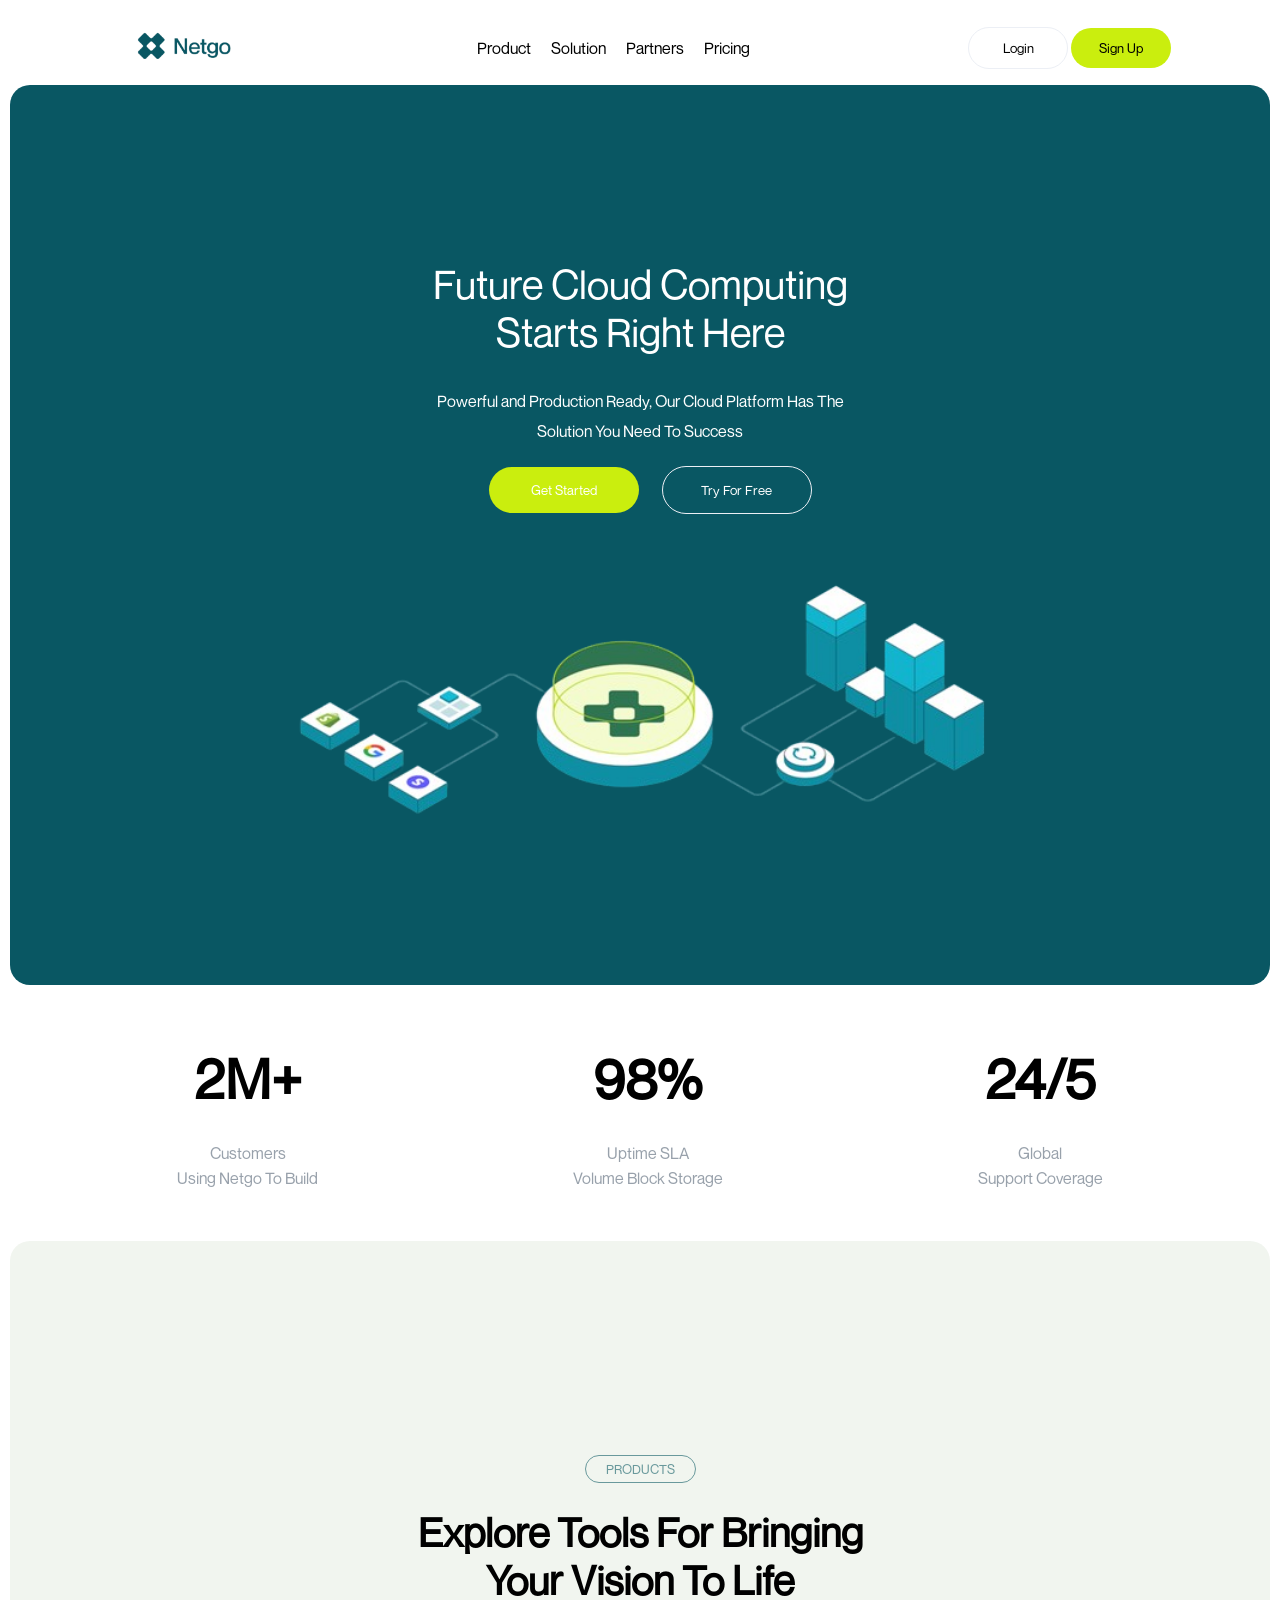
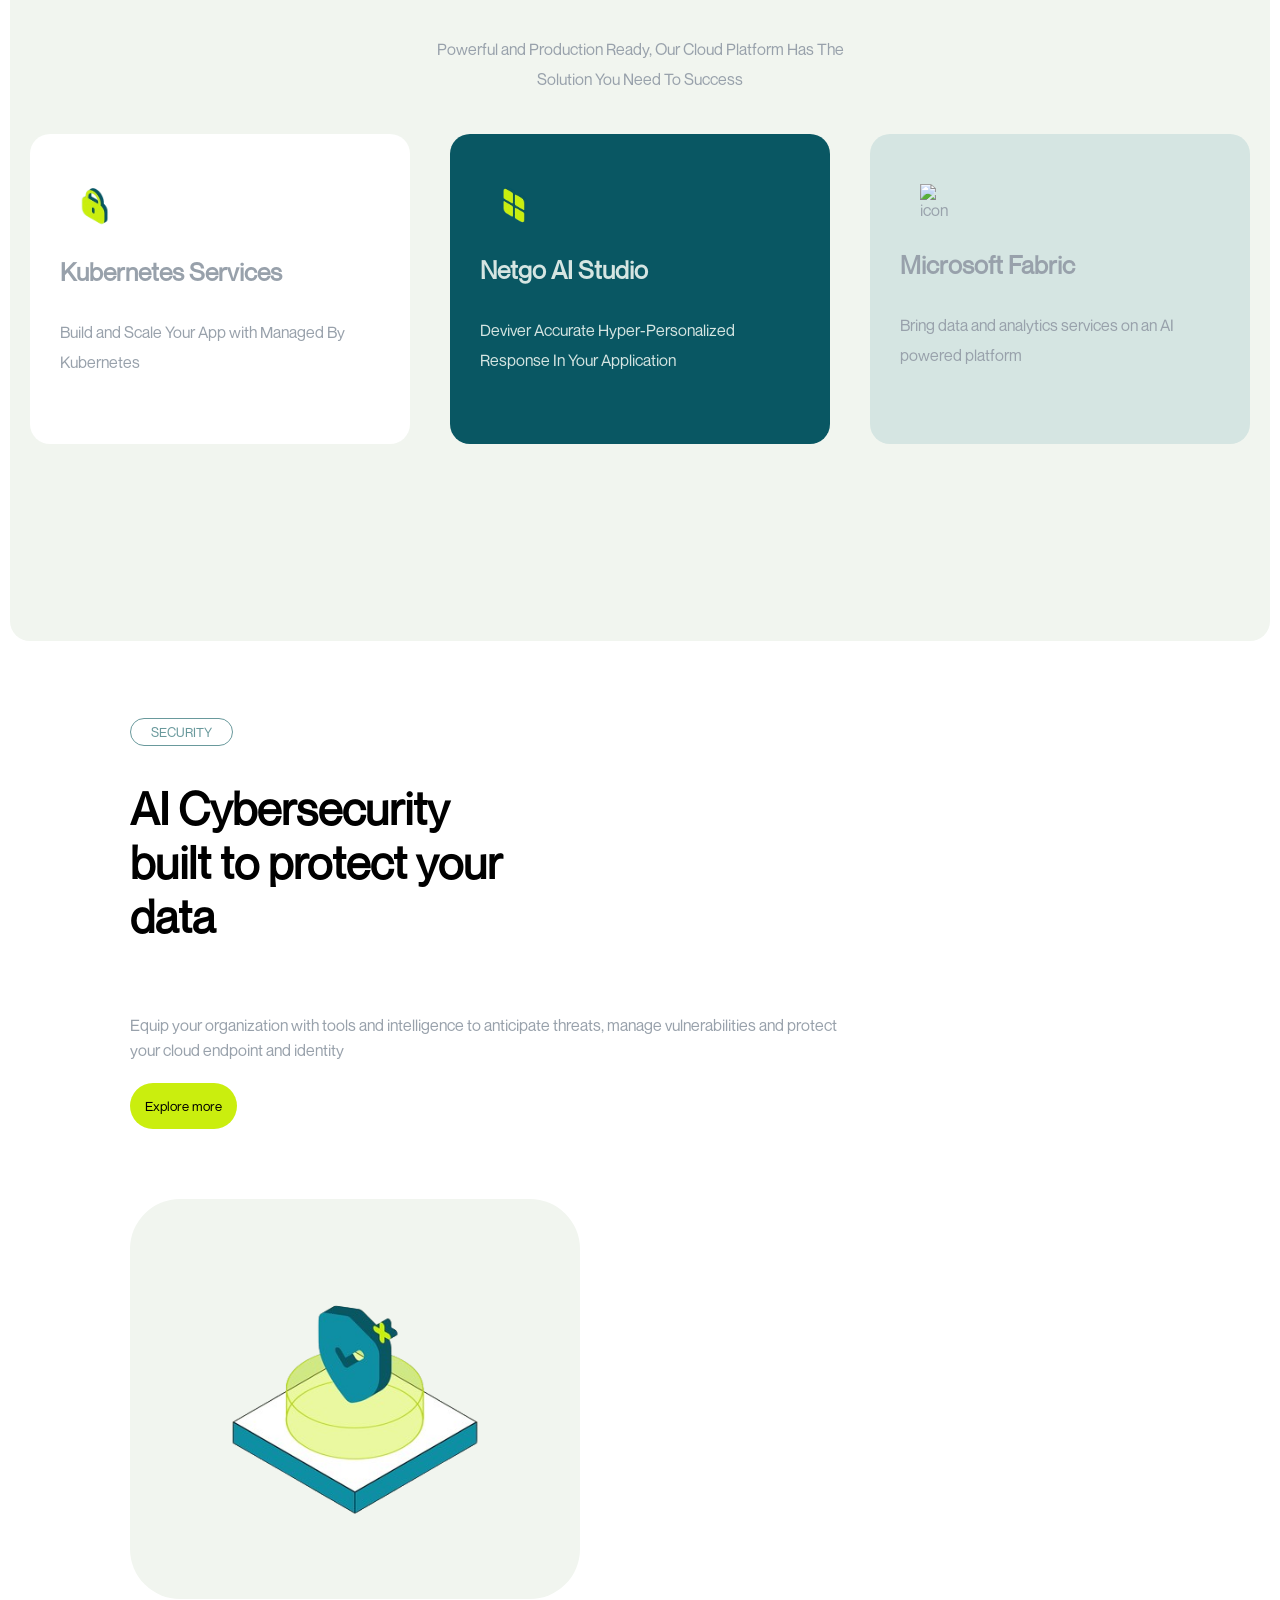
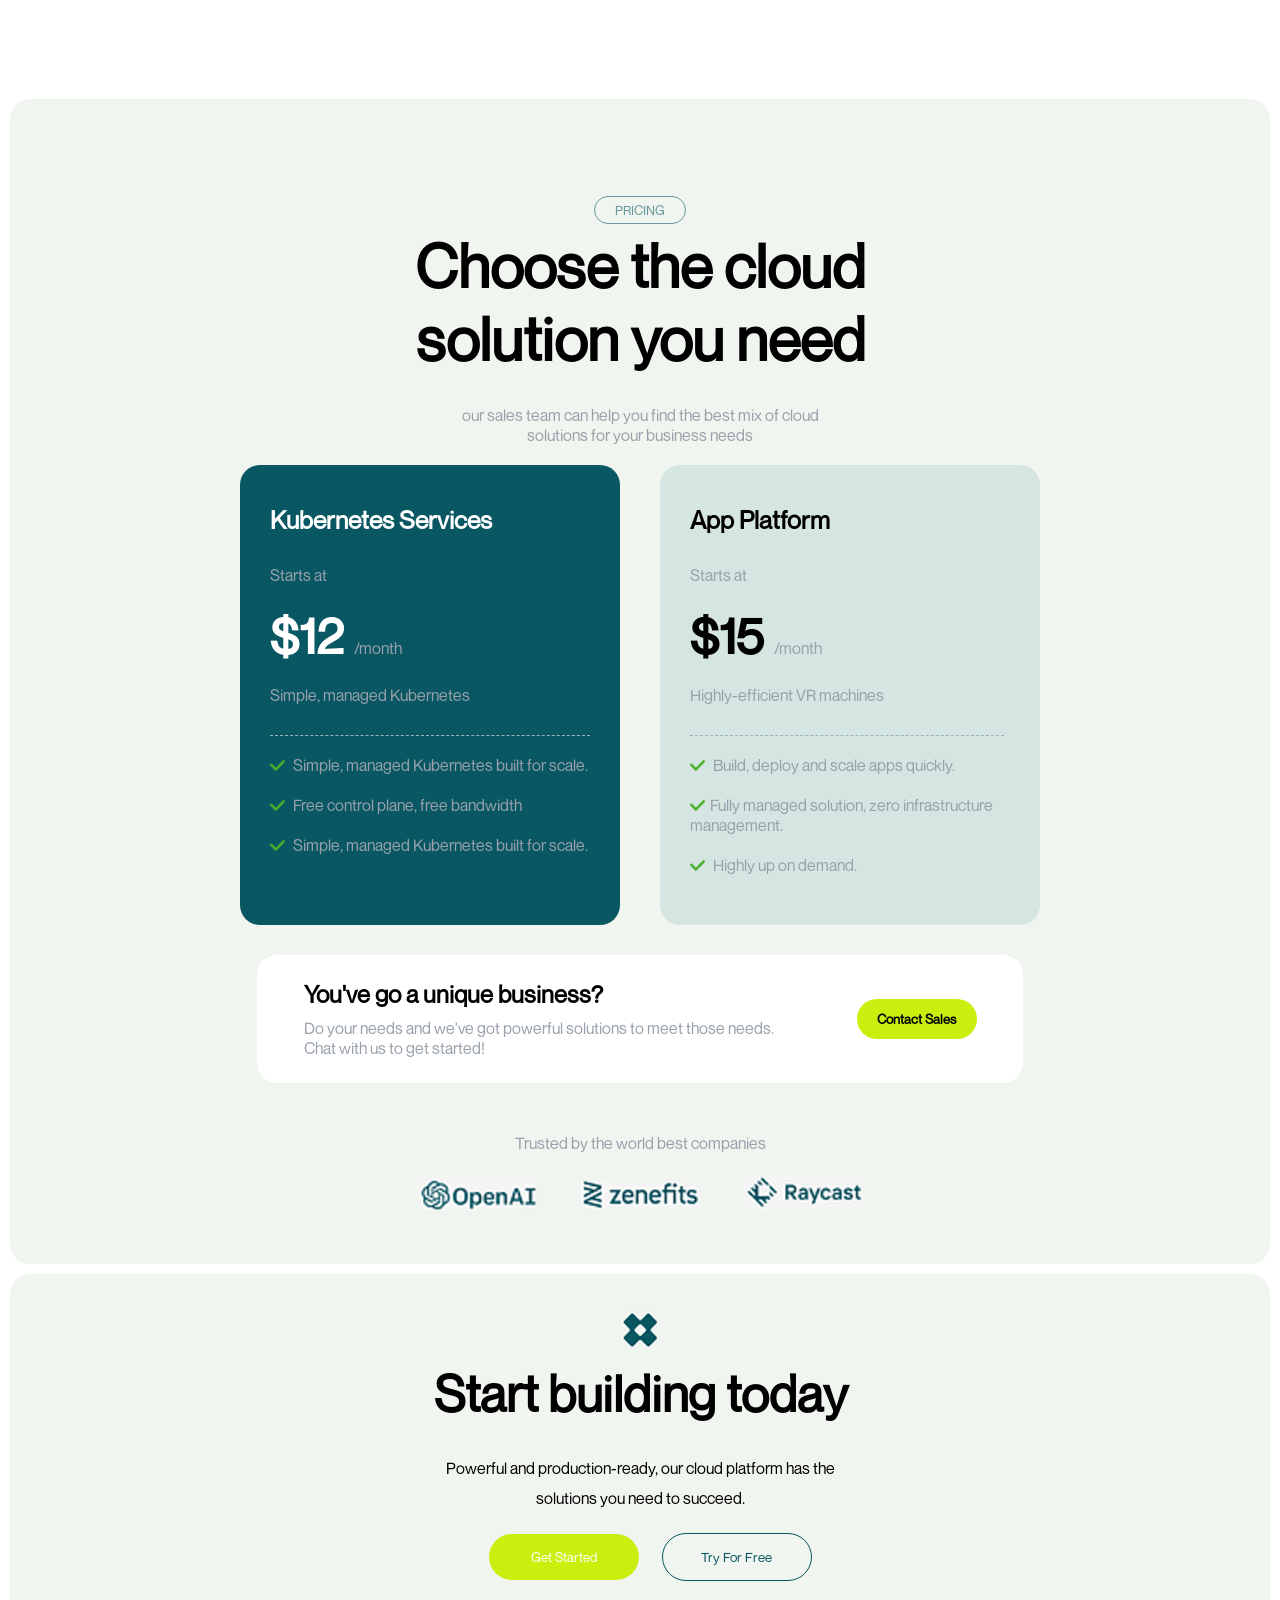
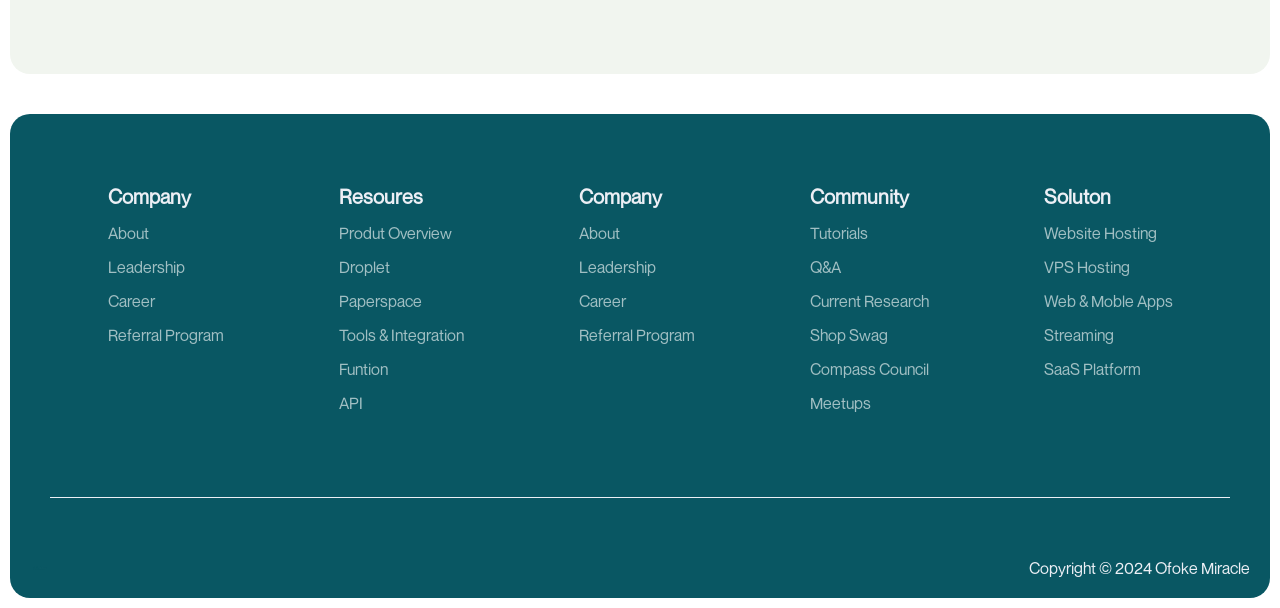
==== index.html @ d79eaabc "responsive" ====
<!DOCTYPE html>
<html lang="en">
<head>
    <meta charset="UTF-8">
    <meta name="viewport" content="width=device-width, initial-scale=1.0">
    <link rel="stylesheet" href="style.css">
    <title>Netgo responsive</title>
</head>
<body>
    <div class="navbar">
        <div class="logo">
            <img src="./imges/Screenshot_2024-08-07_143549-removebg-preview - Copy.png" alt="">
        </div>
        <div class="links">
            <ul>
                <li>Product</li>
                <li>Solution</li>
                <li>Partners</li>
                <li>Pricing</li>
            </ul>
        </div>
        <div class="btn-links">
            <button class="btn">Login</button>
            <button id="green-btn" class="btn">Sign Up</button>
        </div>
    </div>
    <div class="intro">
        
        <div class="content">


           
            <h1>Future Cloud Computing<br> Starts Right Here</h1>

            <h2>Powerful and Production Ready, Our Cloud Platform Has The<br> Solution You Need To Success</h2>
            <button class="btn" id="green-btn">Get Started</button>
            <button class="btn">Try For Free</button>
            <br>
            <img src="./imges/Screenshot_2024-08-07_133407-removebg-preview 2 - Copy.png" alt="">
        </div>
    </div>

    <div class="testimonial">
        <div class="box">
            <h1>2M+</h1>
            <h2>Customers <br>Using Netgo To Build</h2>
        </div>

        <div class="box">
            <h1>98%</h1>
            <h2>Uptime SLA <br>Volume Block Storage</h2>
        </div>

        <div class="box">
            <h1>24/5</h1>
            <h2>Global<br> Support Coverage</h2>
        </div>
    </div>
    <div class="intro" id="mid">
        
        <br><br>
        <div class="content">
            
           <span class="blue">PRODUCTS</span>
           <br><br>
            <h1 class="black">Explore Tools For Bringing <br>Your Vision To Life</h1>

            <h2 class="color">Powerful and Production Ready, Our Cloud Platform Has The<br> Solution You Need To Success</h2>

            <div class="icons" >
                <div class="icon icon1" id="icon"> 
                    <img src="./imges/icon.png" alt="icon">
                    <h1>Kubernetes Services</h1>
                    <h2>Build and Scale Your App with Managed By Kubernetes</h2>
                
                </div>
                <div class="icon icon2" id="icon"> 
                    <img src="./imges/icon3.png" alt="icon">
                    <h1>Netgo AI Studio</h1>
                    <h2>Deviver Accurate Hyper-Personalized Response In Your Application</h2>
                    

                </div>
                <div class="icon icon3" id="icon"> 
                    <img src="./imges/icon2.png" alt="icon">
                    <h1>Microsoft Fabric</h1>
                    <h2>Bring data and analytics services on an AI powered platform</h2>
                    

                </div>
            </div>
        </div>
    </div>
    <div class="big"> 
       <div class="left">
        <span class="blue">SECURITY</span>
        <br><br><br>
        <h1>
            AI Cybersecurity <br> built to protect your <br> data
        </h1>
        <h2>
            Equip your organization with tools and intelligence to anticipate threats, manage vulnerabilities and protect your cloud endpoint and identity
        </h2>
        <button class="button" id="green-btn">
            Explore more
        </button>
       </div>
       <div class="right"><img src="./imges/big.png"></div>
    </div>
    <div class="price">
        <br>
        <span class="blue">PRICING</span>
        <h1>
            Choose the cloud <br> solution you need
        </h1>
        <span class="description">
            our sales team can help you find the best mix of cloud <br>solutions for your business needs 
        </span>
        <div class="money">
        <div class="cash">
            <h1>
                            Kubernetes Services
                        </h1>
                        <span class="description">
                            Starts at
                        </span>
                        <br><br>
                        <h1 class="text">
                            $12 
                        </h1><span class="description">/month</span><br><br>
                        <span class="description bb">
                            Simple, managed Kubernetes
                        </span>
                        <br>
                        <div class="check">
                        <span class="description">
                           <img src="./imges/check.png" alt=""> Simple, managed Kubernetes built for scale.
                        </span>
                        <br><br>
                        <span class="description">
                           <img src="./imges/check.png" alt=""> Free control plane, free bandwidth
                        <br><br>
                        </span>
                        <span class="description">
                           <img src="./imges/check.png" alt=""> Simple, managed Kubernetes built for scale.
                        <br><br>
                        </span>
                        </div>
        </div>
        <div class="grey cash">
           
             <h1>
                            App Platform
                        </h1>
                        <span class="description">
                            Starts at
                        </span>
                        <br><br>
                        <h1 class="text">
                            $15 
                        </h1><span class="description">/month</span><br><br>
                        <span class="description bb">
                            Highly-efficient VR machines 
                        </span>
                        <br>
                        <div class="check">
                        <span class="description">
                           <img src="./imges/check.png" alt=""> Build, deploy and scale apps quickly.
                        </span> 
                        <br><br>
                        <span class="description">
                           <img src="./imges/check.png" alt="">Fully managed solution, zero infrastructure management.
                        <br><br>
                        </span>
                        <span class="description">
                           <img src="./imges/check.png" alt=""> Highly up on demand.
                        <br><br>
                        </span>
                        </div>
            

        </div>
    </div>
    <div class="white">
        <div class="l">
            <h2>
                You've go a unique business?
            </h2>
            <span class="description">

        Do your needs and we've got powerful solutions to meet those needs. <br> Chat with us to get started!
            </span>
        </div>
        <div class="r">
            <button class="btn" id="green-btn">Contact Sales</button>
        </div>
    </div>
    
    <div class="trust">
        <span class="description">
            Trusted by the world best companies
        </span>

        <div class="img">
            <img src="./imges/openai.png" alt="">
            <img src="./imges/zenefits.png" alt="">
            <img src="./imges/raycast.png" alt="">
        </div>
    </div>

</div>

<div class="gt">
    <div class="intro " id="gt">
    <div class="content">

        <img src="./imges/netgo.png" alt="">
           
        <h1>Start building today</h1>

        <h2>Powerful and production-ready, our cloud platform has the <br> solutions you need to succeed.</h2>
        <button class="btn" id="green-btn">Get Started</button>
        <button class="btn" id="grey-btn">Try For Free</button>
        <br>
        
</div>
</div></div>
<div class="footer">
<div class="footer-content">
    <ul>
        
        <li><h2>Company</h2></li>
        <li>About</li>
        <li>Leadership</li>
        <li>Career</li>
        <li>Referral Program</li>
    </ul>

    <ul>
        
        <li><h2>Resoures</h2></li>
        <li>Produt Overview</li>
        <li>Droplet</li>
        <li>Paperspace</li>
        <li>Tools & Integration </li>
        <li>Funtion</li>
        <li>API</li>
    </ul>


    <ul>
        
        <li><h2>Company</h2></li>
        <li>About</li>
        <li>Leadership</li>
        <li>Career</li>
        <li>Referral Program</li>
    </ul>

 
    <ul>
        
        <li><h2>Community</h2></li>
        <li>Tutorials</li>
        <li>Q&A</li>
        <li>Current Research</li>
        <li>Shop Swag</li>
        <li>Compass Council</li>
        <li>Meetups</li>
    </ul>

    <ul>
        
        <li><h2>Soluton</h2></li>
        <li>Website Hosting</li>
        <li>VPS Hosting</li>
        <li>Web & Moble Apps</li>
        <li>Streaming </li>
        <li>SaaS Platform</li>
    </ul>

</div>
    <div class="end">
        <img src="./imges/Screenshot_2024-08-07_143549-removebg-preview - Copy.png" alt="" >

        <p>Copyright © 2024 Ofoke Miracle</p>


    </div>
    
</div>

</body>
</html>
---- style.css ----
@font-face {
    font-family: "netgo-font";
    src: url(./fonts/NeueMontreal-Regular.otf);
}

@font-face {
    font-family: "netgo-font-B";
    src: url(./fonts/NeueMontreal-Regular.otf);
}
*{
    font-family: netgo-font;
    margin: 0;
    padding: 0;
    flex-wrap: wrap;
}

.navbar{
    display: flex;
    justify-content: space-around;
    align-items: center;
    height: 30%;
    margin-top:  20px;

}
/* .logo{
    width: 30%;
} */
.logo img{
    width: 150px;
}

.links ul{
    
    list-style-type: none;
    display: flex;
    gap: 20px;
}

.btn{
    padding: 12px;
    width: 100px;
    border-radius: 50px;
    background-color: transparent;
    border: 1px solid #eceff5;
}

#green-btn{
    background-color: #caee0e;
    border: none;
}

.intro{
    background-color: #095763;
    height: 100vh;
    display: flex;
    flex-direction: column;
    justify-content: center;
    align-items: center;
    color: white;
    border-radius: 20px;
    margin: 10px;
    text-align: center;

}
    
.content h1{
    font-size: 40px;
    margin-bottom: 30px;
    font-weight: 30;
    padding-top: 10px;
    font-family: netgo-font-B;

}

.content h2{
    line-height: 30px;
    font-weight: 100;
    font-size: 16px;
}
.content button{
    color: white;
    margin-top: 20px;
    width: 150px;
    padding: 15px 12px;
    margin-left: 20px;
    margin-bottom: 60px;
}

.content img{
    width: 700px;
    
}

.testimonial{
    display: flex;
    justify-content: space-around;
    align-items: center;
    margin: 50px;
}

.box{
    text-align: center;

}

.box h2{
    line-height: 25px;
    font-weight: 100;
    font-size: 16px;
    color: #98a1ab;
}

.box h1{
    font-size: 55px;
    margin-bottom: 30px;
    font-weight: 600;
    padding-top: 10px;
}

#mid{
    background-color: #f1f5ef;
    color: black;
    padding-top: 100px;
}
#mid h1{
    font-weight: 800;
}

.color{
    color: #98a1ab;
}

.icons{
    display: flex;
    justify-content: space-between;
    margin-top: 20px;
    margin-bottom: 100px;
}
.icon {
    width: 320px;
    text-align: left;
    height: 250px;
    border-radius: 20px;
    padding: 30px;
    margin: 20px;
    color: #98a1ab;
    transition: all 500ms;

}

.icon img{
    width: 30px;
    display: block;
    margin: 20px;
}
.icon h1{
    font-size: 25px;
    text-align: left;
}

.icon1{
    background-color: white;
}

.icon2{
    background-color: #095763;
    color: #D5E5E2;
}
.icon3{
    background-color: #D5E5E2;
}




.icon:hover{
    background-color: #2e7552;
    color: white;
    
}

.big{
    width: 92%;
    font-family: netgo-font-B;
    display: flex;
    align-items: center;
    justify-content: space-between;
    margin: 0px 30px;
    padding: 50px;
    


}
.left{
    margin: 20px 50px;
}
.left h1{
    font-size: 45px;
    margin-bottom: 70px;
}

.left h2{
    line-height: 25px;
    font-weight: 100;
    font-size: 16px;
    color: #98a1ab;
    width:80%;
}

.left button{
    padding: 15px;
    border-radius: 40px;
    margin-top: 20px;
}
.right{
    margin: 50px;
    padding: 100px ;
    background-color: #f1f5ef;
    border-radius: 50px;
    height: 200px;
   
    
}
.right img{
    width: 250px;
}
.blue{
    font-size: 13px;
    color: #69999c;
    border: #69999c 1px solid;
    display: inline;
    padding: 5px 20px;
    border-radius: 20px;
    background: none;
}

.price{
    text-align: center;
}
.price h1{
    font-size: 60px;
    margin-bottom: 30px;
    font-weight: 600;
    padding-top: 10px;
    font-family: netgo-font-B;
}

.description{
    color: #98a1ab;
    font-size: 16px;
}


.money{
    display: flex;
    justify-content: center;
    align-items: center;
}
.cash{
    height: 400px;
    width: 320px;
    text-align: left;
    border-radius: 20px;
    padding: 30px;
    margin: 20px;
    color: #95b7bb;
    transition: all 500ms;
    background-color: #095763;

}



.cash h1{
    font-size: 25px;
    color: white;
    font-weight: 600;

}

h1.text{
    font-size: 50px;
    display: inline;
}
.bb{
    padding:20px 120px 30px 0px;
    border-bottom:1px dashed #95b7bb ;
    
}

.check img{
    width: 15px;
    margin-right: 5px;
}
.check{
    margin: 50px 0px 0px 0px;
    
}

.grey{
    background-color: #D5E5E2;

}


.grey h1{
    color: black;
    font-weight: 600;
}
.price{
    background-color: #f1f5ef ;
    padding-top: 80px;
    border-radius: 20px;
    margin: 0px 10px;
}
.white{
    background-color: #fff;
    width: 60%;
    margin: 10px auto;
    text-align: left;
    padding: 25px 5px;
    border-radius: 20px;
    display: flex;
    align-items: center;
    justify-content: space-around;
}
.l h2{
    margin-bottom: 10px;
}
.r button{
     width: 120px;
     height: 40px;
     font-weight: 600;
}
.trust{
    padding-top: 40px;
    padding-bottom: 30px;
}

.img img{
    width: 120px;
    padding: 20px ;
}

#gt{
    height: 400px;
    background-color: #F1F5EF;
    color: black;
    
}

#gt h1{
    font-weight: 800;
    font-size: 50px;
}

#gt img{
    width: 50px;
}

#grey-btn{
    color: #095763; 
    border: 1px solid #095763;
}

.footer{
    background-color: #095763;
    border-radius: 20px;
    margin: 10px;

    
}
.footer-content{
    display: flex;
    justify-content: space-around;
    
    justify-content: space-around;
    padding: 70px 0px;
    color: #a1bfc3;
    margin: 40px;
    border-bottom: 1px solid #eceff5;


}

.footer ul{
    list-style-type: none;

}

.footer ul li{
    margin-bottom: 14px;
    font-size: 16px;
}

.footer ul li h2{
    font-size: 20px;
    margin-bottom: 10px;
    color: #eceff5;
}

.end{
    display: flex;
    justify-content: space-between;
    align-items: center;
    padding: 20px;
    color: #eceff5;
    
}

.end img{
    width: 20px;
}
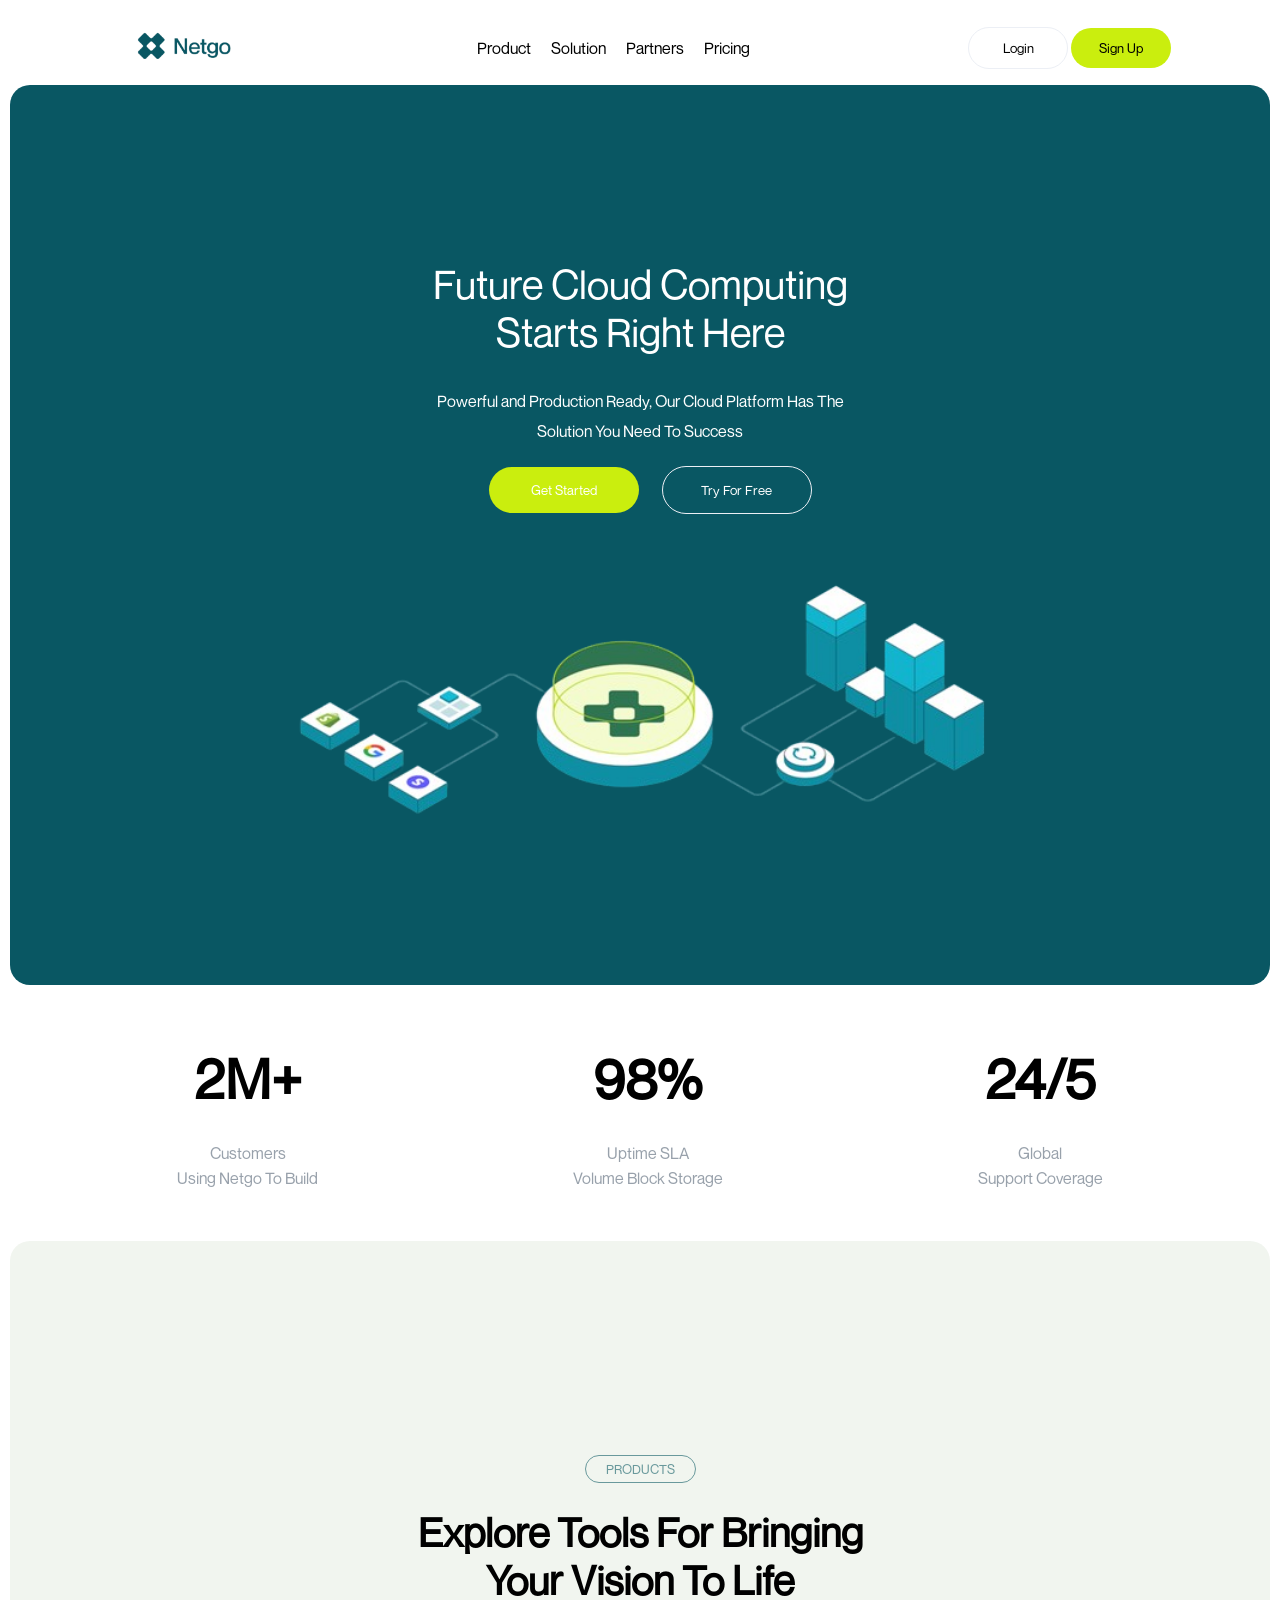
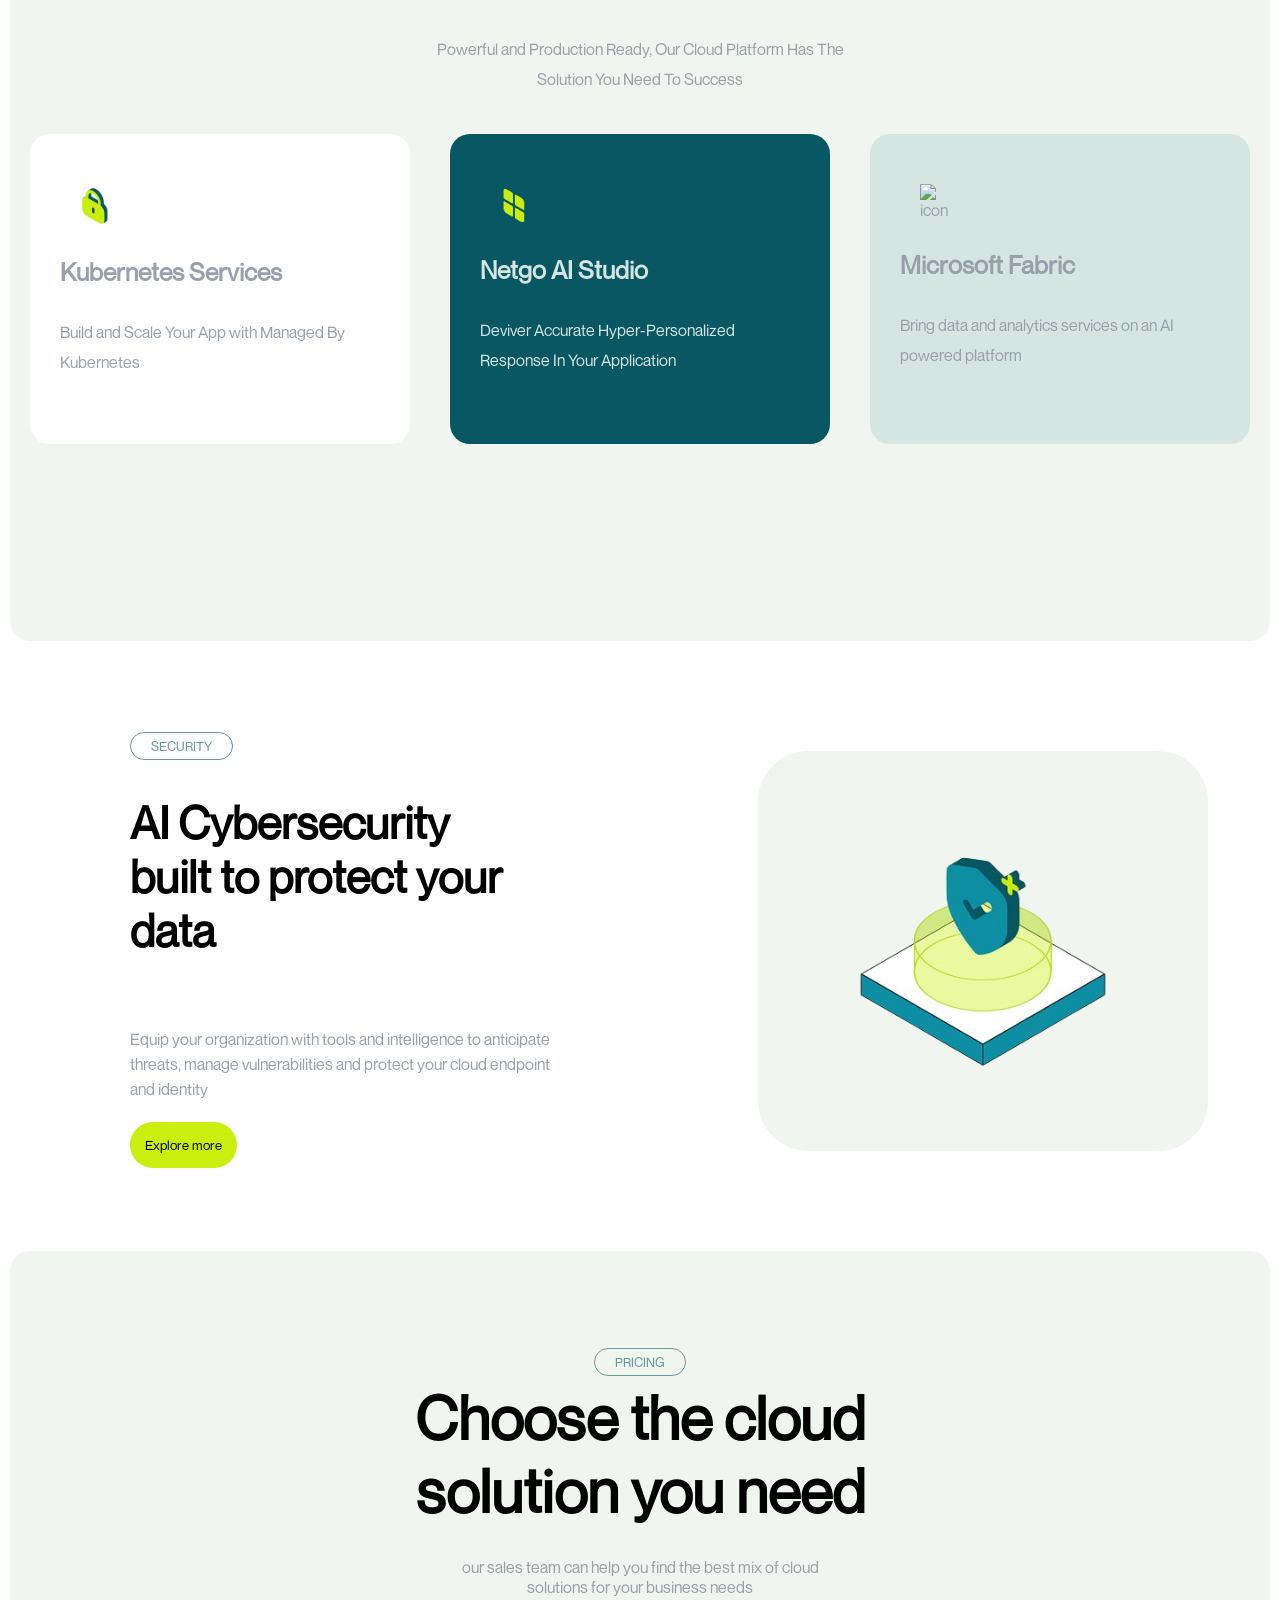
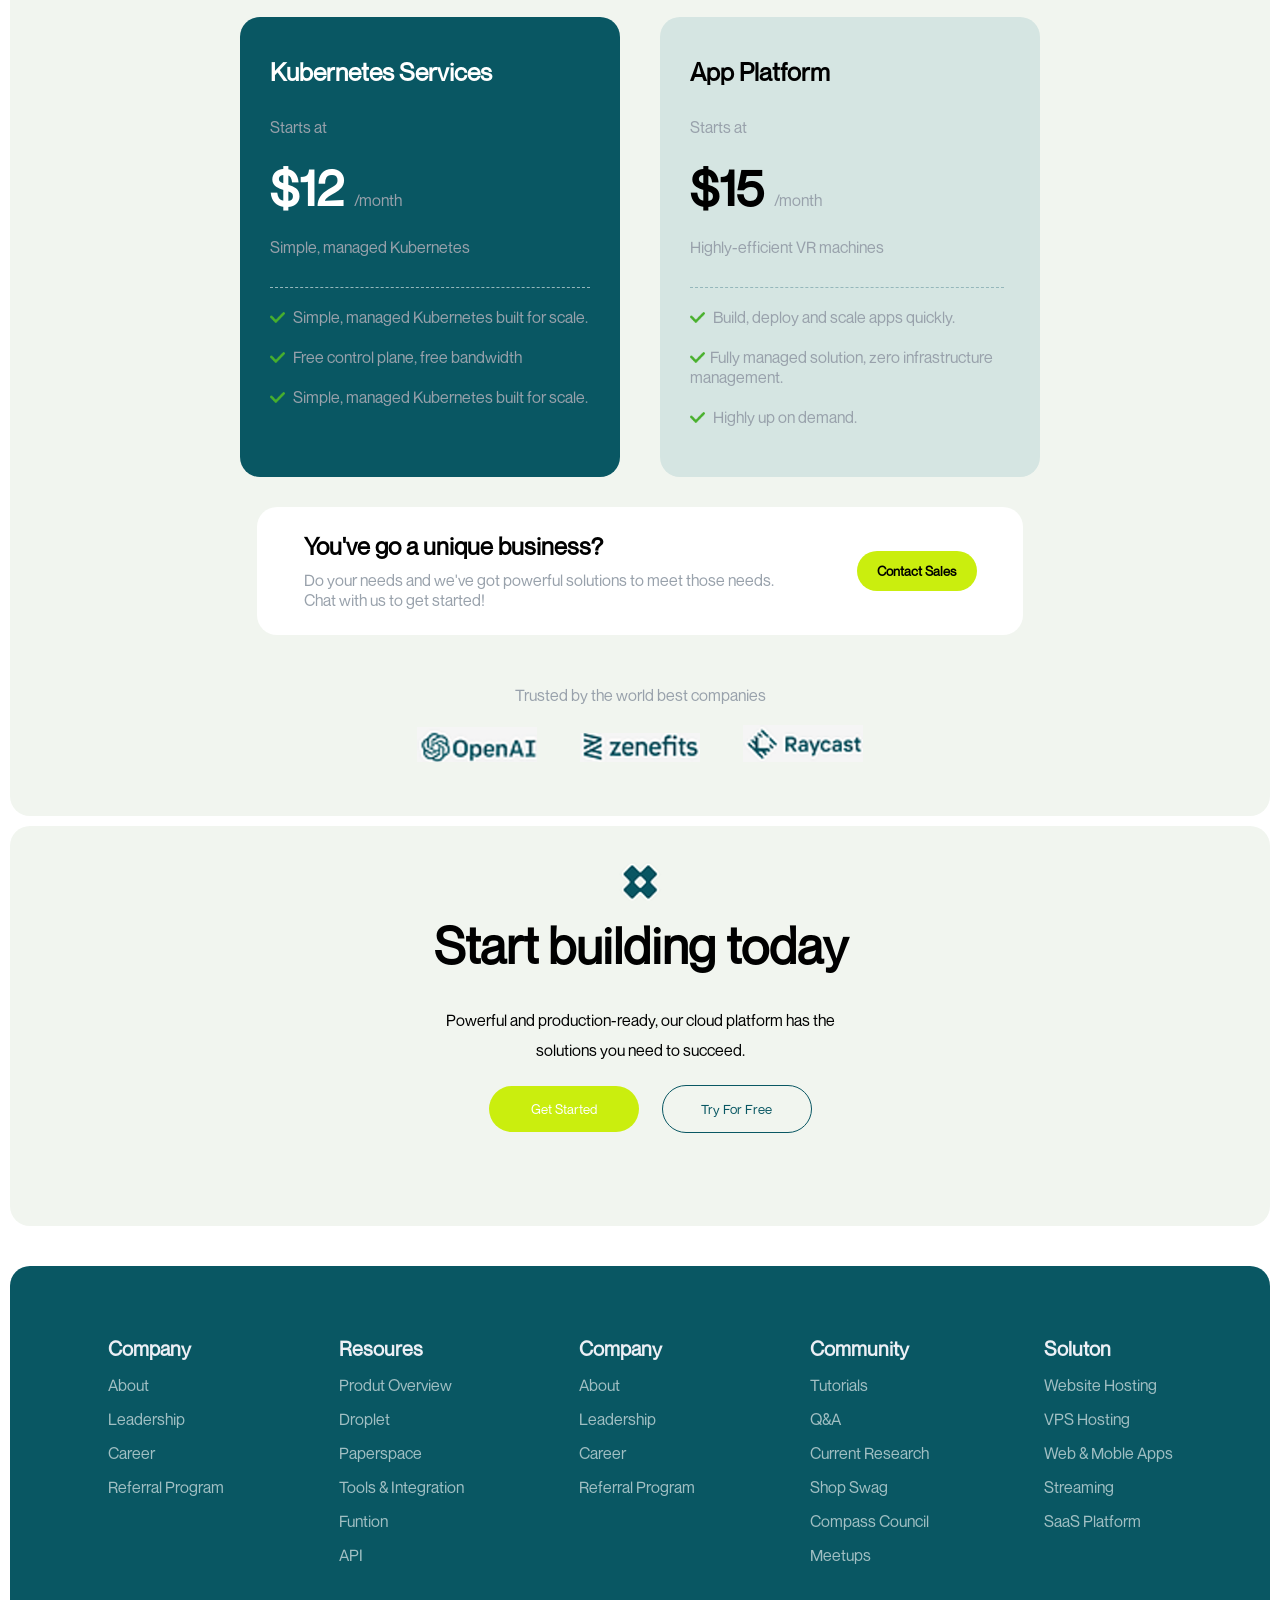
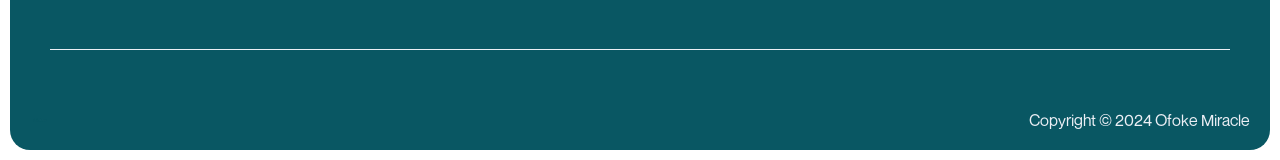
==== commit 77be699a: "" ====
--- a/index.html
+++ b/index.html
@@ -36,7 +36,7 @@
             <button class="btn" id="green-btn">Get Started</button>
             <button class="btn">Try For Free</button>
             <br>
-            <img src="./imges/Screenshot_2024-08-07_133407-removebg-preview 2 - Copy.png" alt="">
+            <img class='intro-img'  src="./imges/Screenshot_2024-08-07_133407-removebg-preview 2 - Copy.png" alt="">
         </div>
     </div>
 
--- a/style.css
+++ b/style.css
@@ -11,7 +11,6 @@
     font-family: netgo-font;
     margin: 0;
     padding: 0;
-    flex-wrap: wrap;
 }
 
 .navbar{
@@ -410,4 +409,46 @@
 
 .end img{
     width: 20px;
+}
+
+
+/* Mobile devices (portrait and landscape) */
+@media (max-width: 480px) {
+    .links ul{
+        display: none;
+    }
+
+    #green-btn{
+        display: none;
+    }
+    
+    .intro-img{
+        width: 50px;
+    }
+    /* Add more styles for mobile devices */
+}
+
+/* Tablets (portrait and landscape) */
+@media (min-width: 481px) and (max-width: 768px) {
+    .navbar {
+        flex-direction: row;
+        justify-content: space-between;
+    }
+    /* Add more styles for tablets */
+}
+
+/* Small desktops and laptops */
+@media (min-width: 769px) and (max-width: 1024px) {
+    .navbar {
+        justify-content: space-around;
+    }
+    /* Add more styles for small desktops and laptops */
+}
+
+/* Large desktops and laptops */
+@media (min-width: 1025px) {
+    .navbar {
+        justify-content: space-around;
+    }
+    /* Add more styles for large desktops and laptops */
 }
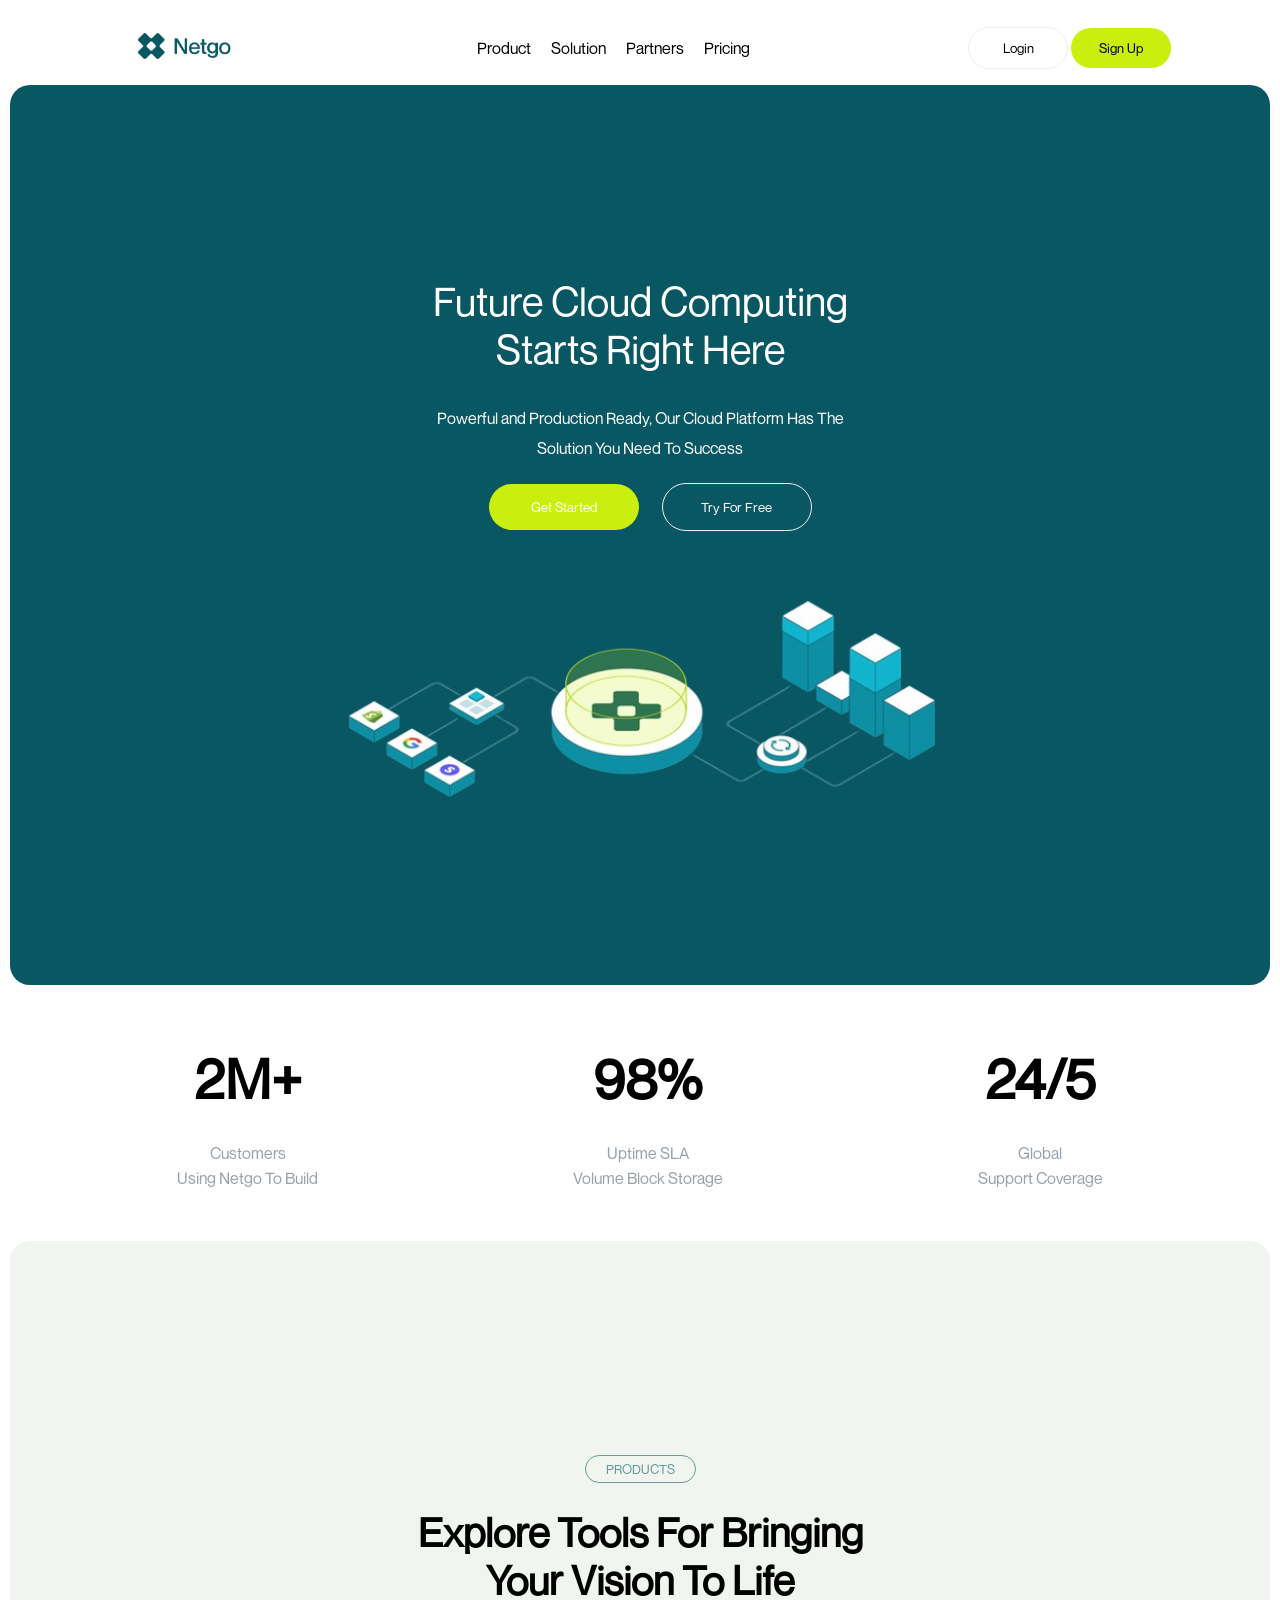
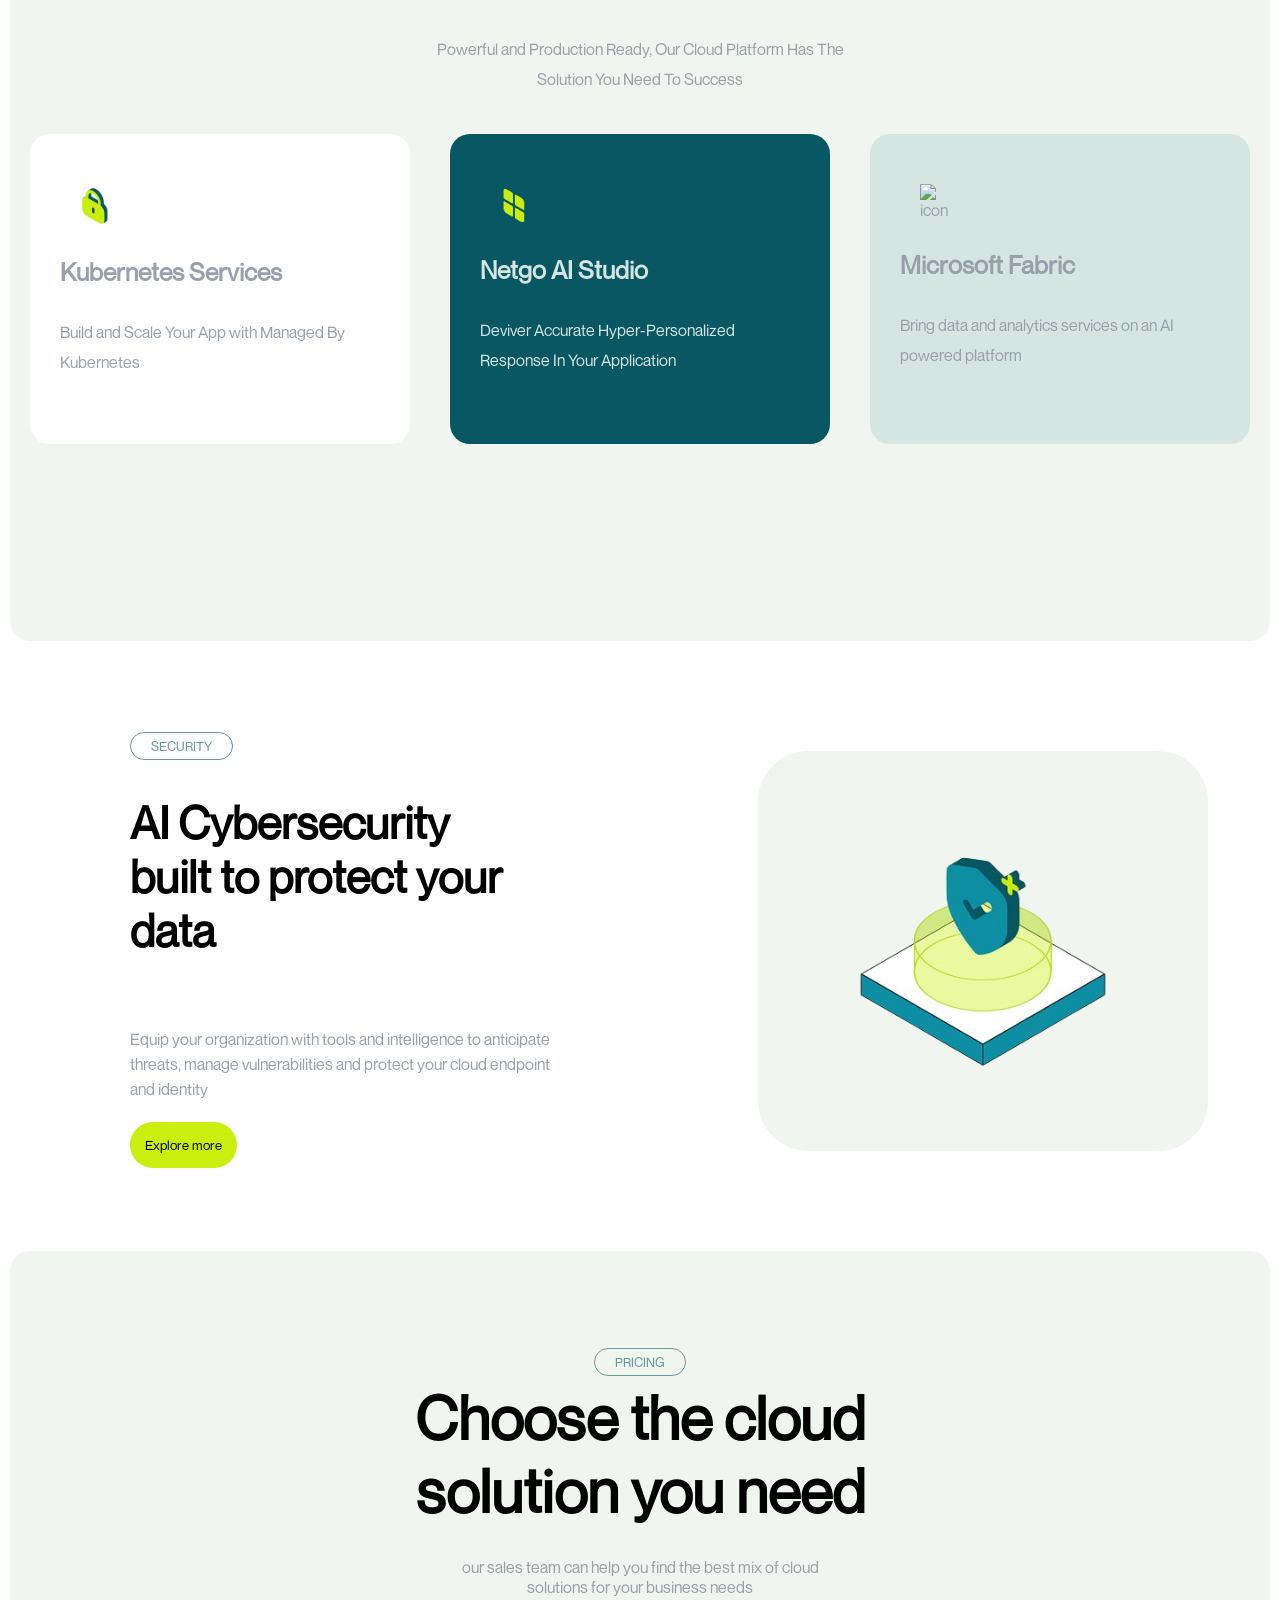
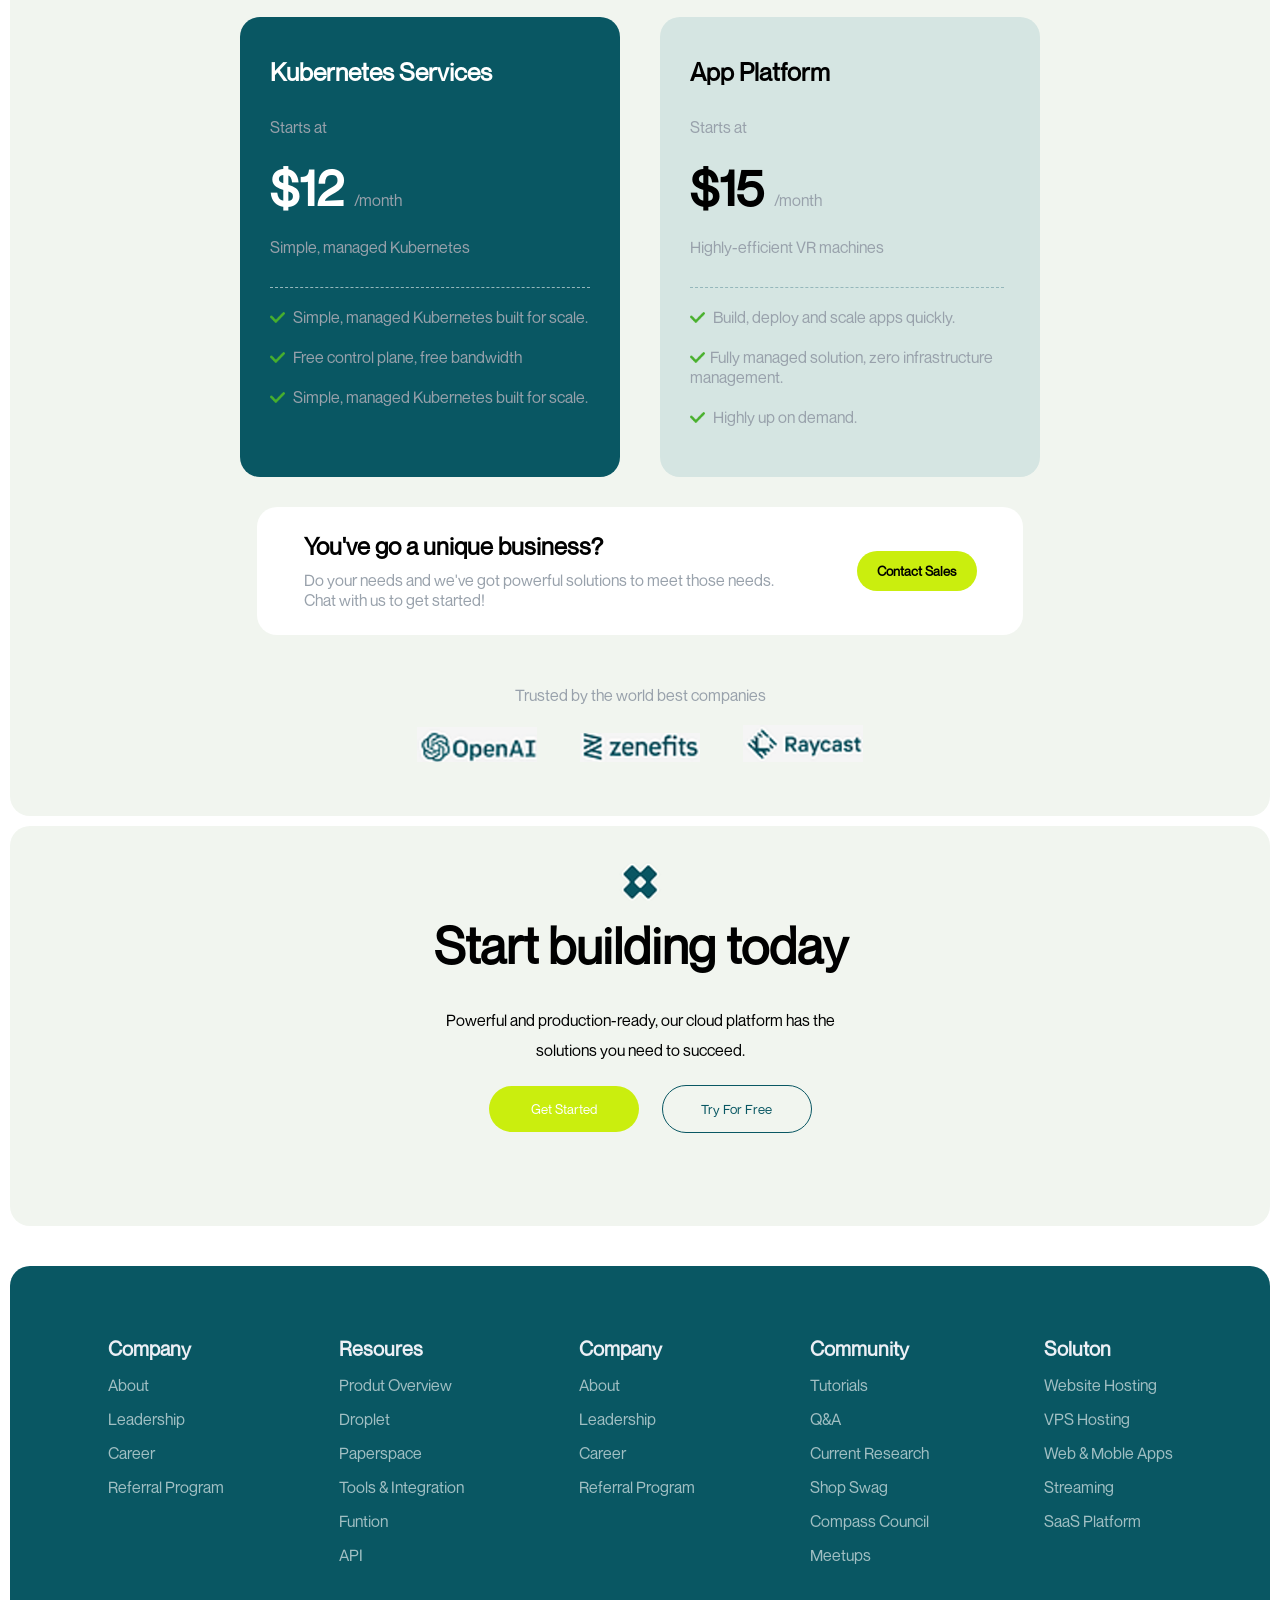
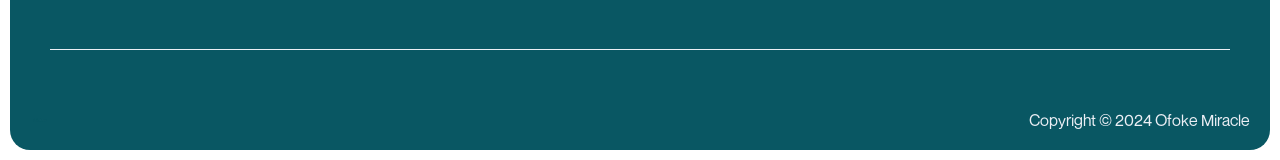
==== commit 55e5475f: "" ====
--- a/index.html
+++ b/index.html
@@ -11,6 +11,8 @@
         <div class="logo">
             <img src="./imges/Screenshot_2024-08-07_143549-removebg-preview - Copy.png" alt="">
         </div>
+
+        <img src="./imges/app.png" alt="" class="menu">
         <div class="links">
             <ul>
                 <li>Product</li>
@@ -22,7 +24,9 @@
         <div class="btn-links">
             <button class="btn">Login</button>
             <button id="green-btn" class="btn">Sign Up</button>
-        </div>
+
+        </div>
+
     </div>
     <div class="intro">
         
--- a/style.css
+++ b/style.css
@@ -86,7 +86,7 @@
 }
 
 .content img{
-    width: 700px;
+    width: 600px;
     
 }
 
@@ -410,20 +410,28 @@
 .end img{
     width: 20px;
 }
+.menu{
+    display: none;
+}
 
 
 /* Mobile devices (portrait and landscape) */
 @media (max-width: 480px) {
-    .links ul{
+    .links {
         display: none;
+    }
+
+    .menu{
+        display: block;
     }
 
     #green-btn{
         display: none;
     }
     
-    .intro-img{
-        width: 50px;
+    .content img{
+        width: 25px;
+        
     }
     /* Add more styles for mobile devices */
 }
